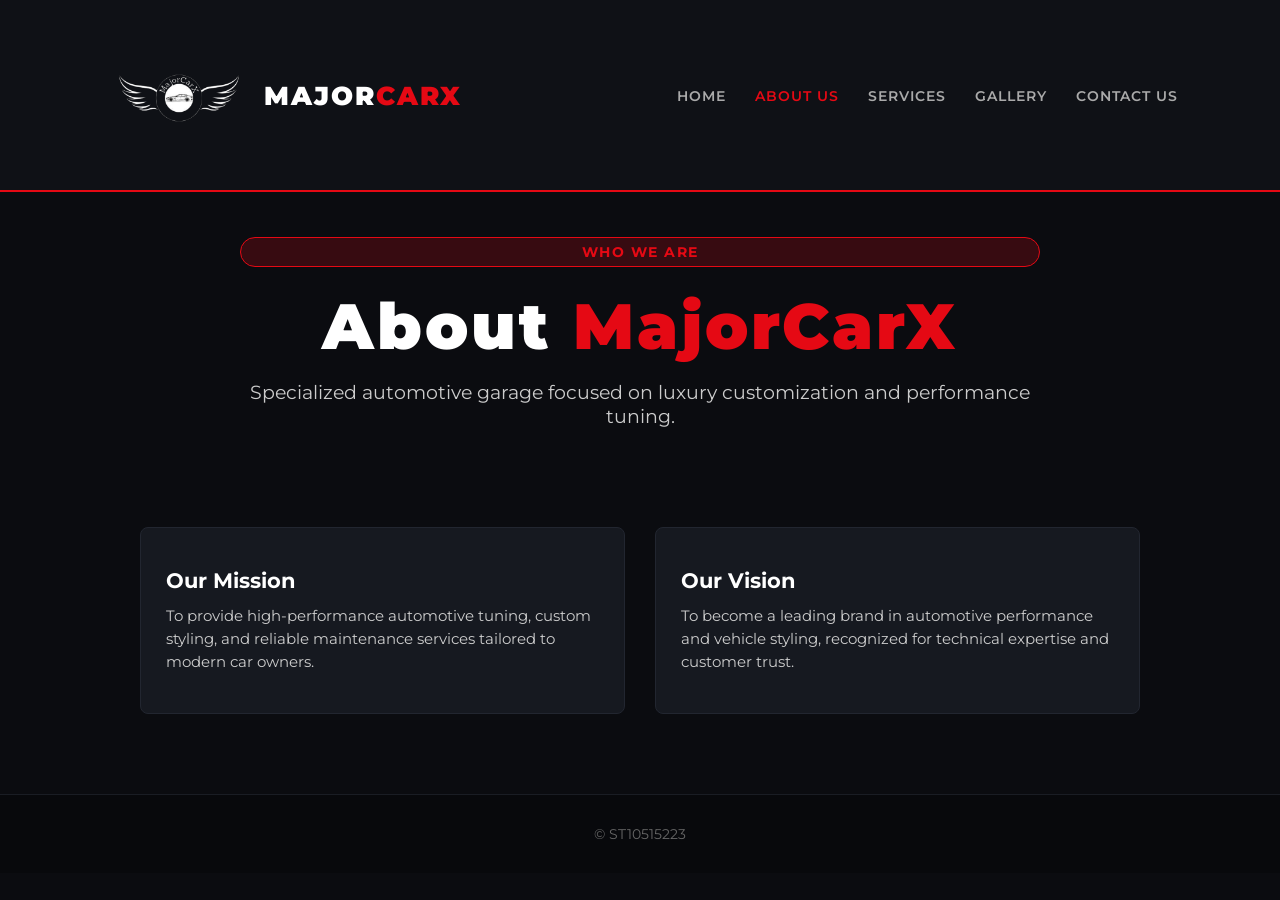
==== about.html @ a2e1ca87 "added css added css to all pages" ====
<!DOCTYPE html>
<html lang="en">
<head>
    <meta charset="UTF-8">
    <meta name="viewport" content="width=device-width, initial-scale=1.0">
    <title>MAJORCARX - About Us</title>
    <link rel="stylesheet" href="style.css">
    <link href="https://fonts.googleapis.com/css2?family=Montserrat:wght@600;700;800;900&display=swap" rel="stylesheet">
</head>
<body>

    <header>
       <div class="logo-container">
      <img src="images\MajorCarX.png" alt="MajorCarX Logo" class="logo">
            <div class="brand-name">MAJOR<span>CARX</span></div>
        </div>
        <nav>
            <a href="home.html">Home</a>
            <a href="about.html" class="active">About Us</a>
            <a href="service.html">Services</a>
            <a href="gallery.html">Gallery</a>
            <a href="contact.html">Contact Us</a>
        </nav>
    </header>

    <section class="hero" style="min-height: 35vh; padding: 40px 20px;">
        <div class="hero-content">
            <div class="badge">Who We Are</div>
            <h1>About <span>MajorCarX</span></h1>
            <p>Specialized automotive garage focused on luxury customization and performance tuning.</p>
        </div>
    </section>

    <section class="features" style="padding-top: 20px;">
        <div class="card-grid" style="max-width: 1000px; margin: 0 auto; text-align: left;">
            <div class="card">
                <h3>Our Mission</h3>
                <p style="margin-top: 10px; color: #ccc;">To provide high-performance automotive tuning, custom styling, and reliable maintenance services tailored to modern car owners.</p>
            </div>
            <div class="card">
                <h3>Our Vision</h3>
                <p style="margin-top: 10px; color: #ccc;">To become a leading brand in automotive performance and vehicle styling, recognized for technical expertise and customer trust.</p>
            </div>
        </div>
    </section>

    <footer>
        <p>&copy; ST10515223</p>
    </footer>

</body>
</html>
---- style.css ----
* {
  margin: 0;
  padding: 0;
  box-sizing: border-box;
  font-family: 'Montserrat', 'Segoe UI', sans-serif;
}

body {
  background-color: #0b0c10;
  color: #ffffff;
  overflow-x: hidden;
}


header {
  display: flex;
  justify-content: space-between;
  align-items: center;
  padding: 20px 8%;
  background: rgba(15, 17, 23, 0.95);
  border-bottom: 2px solid #e50914;
  position: sticky;
  top: 0;
  z-index: 100;
}

.logo-container {
  display: flex;
  align-items: center;
  gap: 12px;
}

.logo {
  width: 150px;
  height: 150px;
  border-radius: 0;
  border: none;
  object-fit: contain;
  background:transparent;
}

.brand-name {
  font-size: 1.6rem;
  font-weight: 900;
  letter-spacing: 2px;
  color: #ffffff;
}

.brand-name span {
  color: #e50914;
}

nav a {
  color: #aaaaaa;
  text-decoration: none;
  margin-left: 25px;
  font-weight: 600;
  text-transform: uppercase;
  font-size: 0.9rem;
  letter-spacing: 1px;
  transition: all 0.3s ease;
}

nav a:hover, nav a.active {
  color: #e50914;
}


.hero {
  min-height: 85vh;
  display: flex;
  align-items: center;
  justify-content: center;
  text-align: center;
  background: linear-gradient(180deg, rgba(11,12,16,0.6) 0%, rgba(11,12,16,1) 100%), 
              url('https://images.unsplash.com/photo-1617814076367-b759c7d7e738?auto=format&fit=crop&w=1600&q=80') center/cover no-repeat;
  padding: 0 20px;
}

.hero-content {
  max-width: 800px;
}

.badge {
  background-color: rgba(229, 9, 20, 0.2);
  color: #e50914;
  border: 1px solid #e50914;
  padding: 6px 16px;
  border-radius: 20px;
  font-size: 0.85rem;
  font-weight: 700;
  text-transform: uppercase;
  letter-spacing: 1.5px;
}

.hero h1 {
  font-size: 4rem;
  font-weight: 900;
  letter-spacing: 3px;
  margin: 20px 0 15px;
}

.hero h1 span {
  color: #e50914;
}

.hero p {
  color: #cccccc;
  font-size: 1.2rem;
  margin-bottom: 35px;
}

.button-group {
  display: flex;
  gap: 15px;
  justify-content: center;
}

.btn {
  padding: 14px 32px;
  border-radius: 4px;
  text-decoration: none;
  font-weight: 700;
  text-transform: uppercase;
  letter-spacing: 1px;
  transition: transform 0.2s ease, background-color 0.3s ease;
}

.primary-btn {
  background-color: #e50914;
  color: #ffffff;
}

.secondary-btn {
  background-color: transparent;
  color: #ffffff;
  border: 2px solid #ffffff;
}

.btn:hover {
  transform: translateY(-3px);
}

.primary-btn:hover {
  background-color: #b20710;
}

.secondary-btn:hover {
  background-color: #ffffff;
  color: #0b0c10;
}

.features {
  padding: 80px 8%;
  text-align: center;
}

.section-title {
  font-size: 2.2rem;
  font-weight: 800;
  margin-bottom: 50px;
  letter-spacing: 2px;
}

.section-title span {
  color: #e50914;
}

.card-grid {
  display: grid;
  grid-template-columns: repeat(auto-fit, minmax(280px, 1fr));
  gap: 30px;
}

.card {
  background: #161920;
  padding: 40px 25px;
  border-radius: 8px;
  border: 1px solid #222630;
  transition: all 0.3s ease;
}

.card:hover {
  border-color: #e50914;
  transform: translateY(-8px);
}

.card-icon {
  font-size: 2.5rem;
  margin-bottom: 15px;
}

.card h3 {
  font-size: 1.3rem;
  margin-bottom: 12px;
  color: #ffffff;
}

.card p {
  color: #999999;
  font-size: 0.95rem;
  line-height: 1.5;
}


footer {
  text-align: center;
  padding: 30px;
  background-color: #08090c;
  color: #666666;
  border-top: 1px solid #1a1d24;
  font-size: 0.9rem;
}

input[type="text"],
input[type="email"],
textarea {
  width: 100%;
  padding: 12px;
  background-color: #161920;
  border: 1px solid #222630;
  color: #ffffff;
  border-radius: 4px;
  font-family: inherit;
  font-size: 0.95rem;
  margin-top: 5px;
  transition: border-color 0.3s ease;
}

input[type="text"]:focus,
input[type="email"]:focus,
textarea:focus {
  outline: none;
  border-color: #e50914;
}

label {
  display: block;
  font-size: 0.9rem;
  font-weight: 600;
  color: #cccccc;
  margin-bottom: 5px;
}
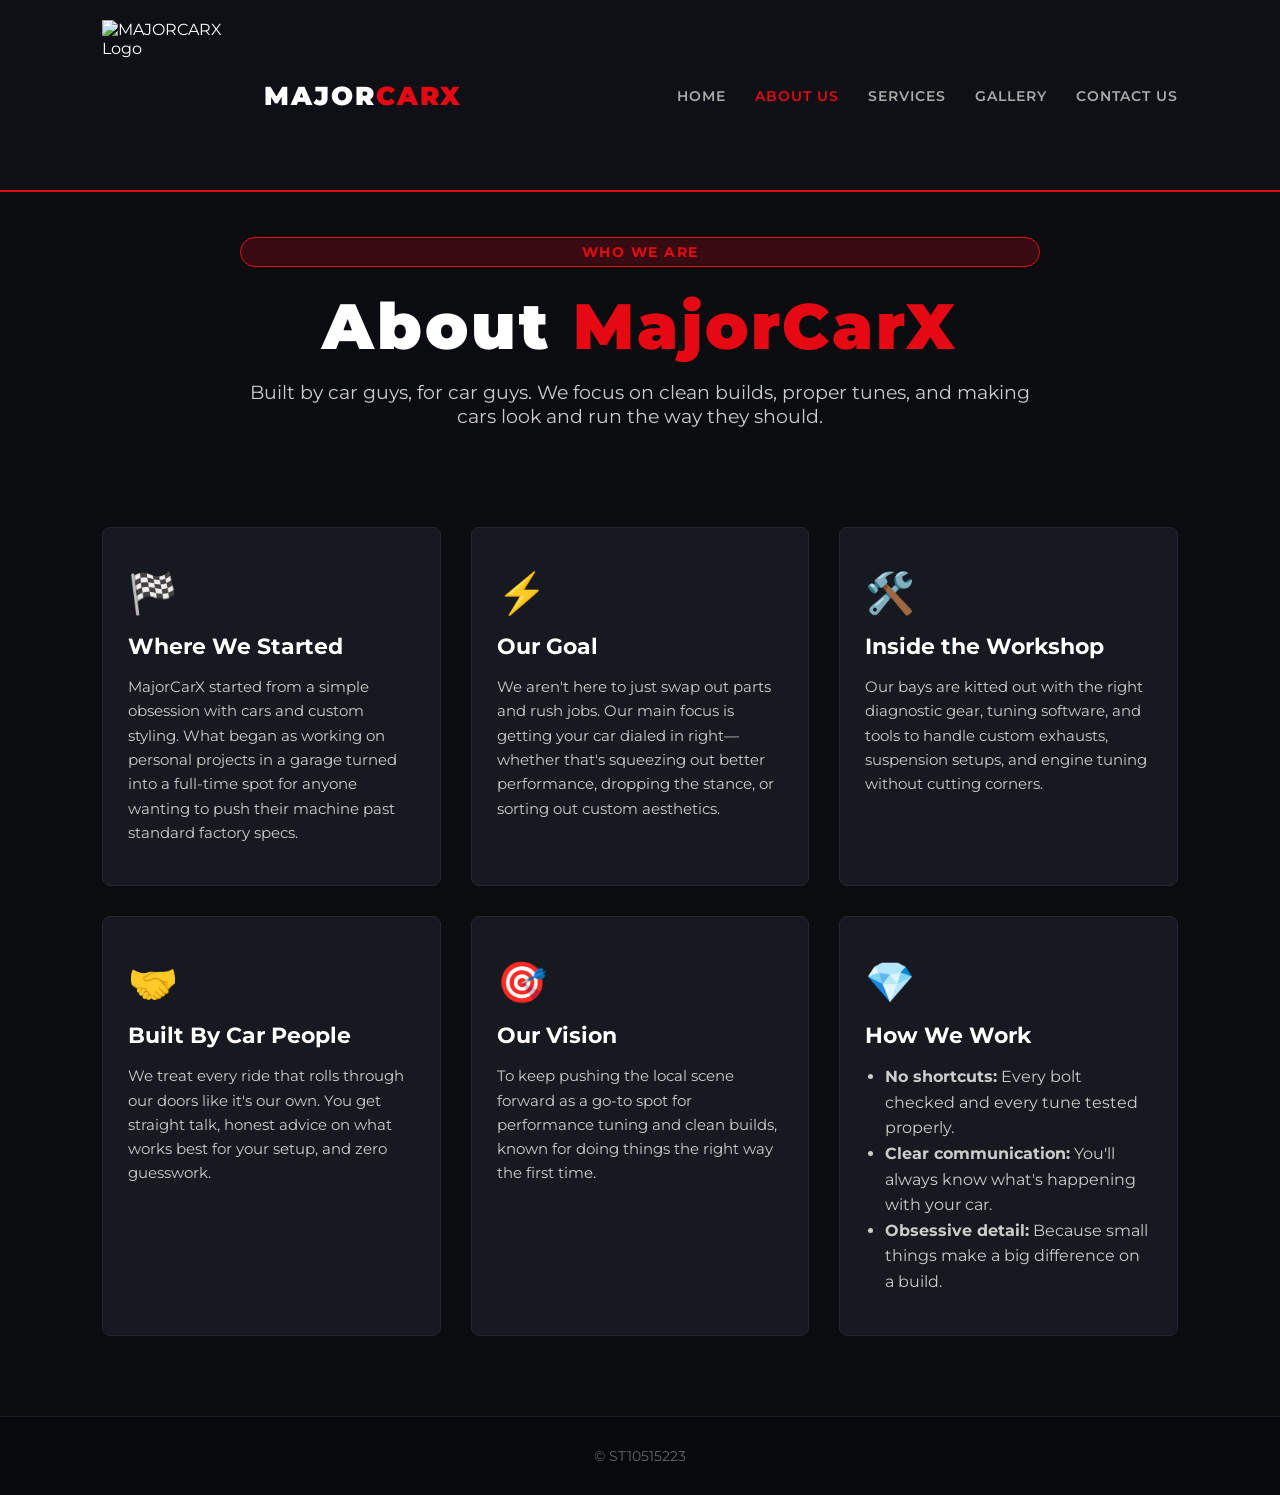
==== commit 98c10845: "fixed css fixed css added images" ====
--- a/about.html
+++ b/about.html
@@ -10,8 +10,8 @@
 <body>
 
     <header>
-       <div class="logo-container">
-      <img src="images\MajorCarX.png" alt="MajorCarX Logo" class="logo">
+        <div class="logo-container">
+            <img src="images/logo.jpg" alt="MAJORCARX Logo" class="logo">
             <div class="brand-name">MAJOR<span>CARX</span></div>
         </div>
         <nav>
@@ -27,20 +27,53 @@
         <div class="hero-content">
             <div class="badge">Who We Are</div>
             <h1>About <span>MajorCarX</span></h1>
-            <p>Specialized automotive garage focused on luxury customization and performance tuning.</p>
+            <p>Built by car guys, for car guys. We focus on clean builds, proper tunes, and making cars look and run the way they should.</p>
         </div>
     </section>
 
     <section class="features" style="padding-top: 20px;">
-        <div class="card-grid" style="max-width: 1000px; margin: 0 auto; text-align: left;">
+        <div class="card-grid" style="max-width: 1100px; margin: 0 auto; text-align: left;">
+            
             <div class="card">
-                <h3>Our Mission</h3>
-                <p style="margin-top: 10px; color: #ccc;">To provide high-performance automotive tuning, custom styling, and reliable maintenance services tailored to modern car owners.</p>
+                <div class="card-icon">🏁</div>
+                <h3 style="font-size: 1.4rem; margin-bottom: 15px;">Where We Started</h3>
+                <p style="color: #ccc; line-height: 1.6;">MajorCarX started from a simple obsession with cars and custom styling. What began as working on personal projects in a garage turned into a full-time spot for anyone wanting to push their machine past standard factory specs.</p>
             </div>
+
             <div class="card">
-                <h3>Our Vision</h3>
-                <p style="margin-top: 10px; color: #ccc;">To become a leading brand in automotive performance and vehicle styling, recognized for technical expertise and customer trust.</p>
+                <div class="card-icon">⚡</div>
+                <h3 style="font-size: 1.4rem; margin-bottom: 15px;">Our Goal</h3>
+                <p style="color: #ccc; line-height: 1.6;">We aren't here to just swap out parts and rush jobs. Our main focus is getting your car dialed in right—whether that's squeezing out better performance, dropping the stance, or sorting out custom aesthetics.</p>
             </div>
+
+            <div class="card">
+                <div class="card-icon">🛠️</div>
+                <h3 style="font-size: 1.4rem; margin-bottom: 15px;">Inside the Workshop</h3>
+                <p style="color: #ccc; line-height: 1.6;">Our bays are kitted out with the right diagnostic gear, tuning software, and tools to handle custom exhausts, suspension setups, and engine tuning without cutting corners.</p>
+            </div>
+
+            <div class="card">
+                <div class="card-icon">🤝</div>
+                <h3 style="font-size: 1.4rem; margin-bottom: 15px;">Built By Car People</h3>
+                <p style="color: #ccc; line-height: 1.6;">We treat every ride that rolls through our doors like it's our own. You get straight talk, honest advice on what works best for your setup, and zero guesswork.</p>
+            </div>
+
+            <div class="card">
+                <div class="card-icon">🎯</div>
+                <h3 style="font-size: 1.4rem; margin-bottom: 15px;">Our Vision</h3>
+                <p style="color: #ccc; line-height: 1.6;">To keep pushing the local scene forward as a go-to spot for performance tuning and clean builds, known for doing things the right way the first time.</p>
+            </div>
+
+            <div class="card">
+                <div class="card-icon">💎</div>
+                <h3 style="font-size: 1.4rem; margin-bottom: 15px;">How We Work</h3>
+                <ul style="color: #ccc; padding-left: 20px; line-height: 1.6;">
+                    <li><strong>No shortcuts:</strong> Every bolt checked and every tune tested properly.</li>
+                    <li><strong>Clear communication:</strong> You'll always know what's happening with your car.</li>
+                    <li><strong>Obsessive detail:</strong> Because small things make a big difference on a build.</li>
+                </ul>
+            </div>
+
         </div>
     </section>
 
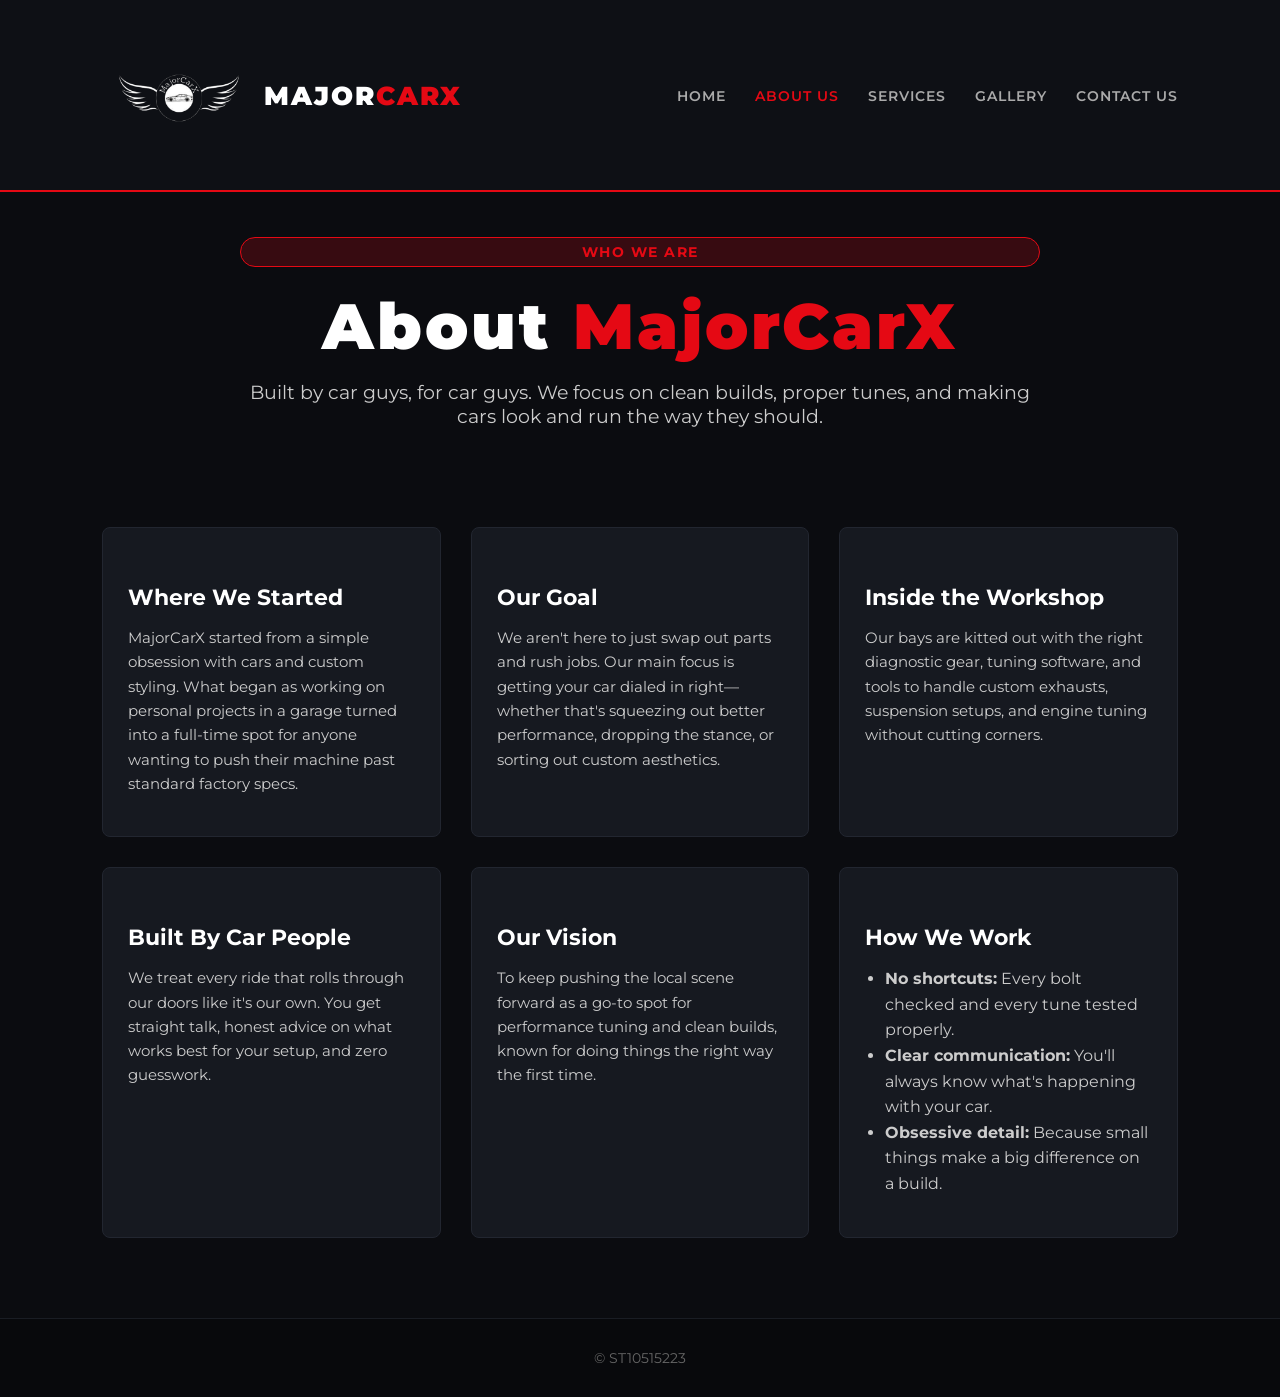
==== commit bfbc24e4: "styled and added improvements" ====
--- a/about.html
+++ b/about.html
@@ -4,14 +4,14 @@
     <meta charset="UTF-8">
     <meta name="viewport" content="width=device-width, initial-scale=1.0">
     <title>MAJORCARX - About Us</title>
-    <link rel="stylesheet" href="style.css">
+   <link rel="stylesheet" href="css/style.css">
     <link href="https://fonts.googleapis.com/css2?family=Montserrat:wght@600;700;800;900&display=swap" rel="stylesheet">
 </head>
 <body>
 
     <header>
         <div class="logo-container">
-            <img src="images/logo.jpg" alt="MAJORCARX Logo" class="logo">
+            <img src="images/MajorCarX.png" alt="MAJORCARX Logo" class="logo">
             <div class="brand-name">MAJOR<span>CARX</span></div>
         </div>
         <nav>
@@ -35,37 +35,37 @@
         <div class="card-grid" style="max-width: 1100px; margin: 0 auto; text-align: left;">
             
             <div class="card">
-                <div class="card-icon">🏁</div>
+                <div class="card-icon"></div>
                 <h3 style="font-size: 1.4rem; margin-bottom: 15px;">Where We Started</h3>
                 <p style="color: #ccc; line-height: 1.6;">MajorCarX started from a simple obsession with cars and custom styling. What began as working on personal projects in a garage turned into a full-time spot for anyone wanting to push their machine past standard factory specs.</p>
             </div>
 
             <div class="card">
-                <div class="card-icon">⚡</div>
+                <div class="card-icon"></div>
                 <h3 style="font-size: 1.4rem; margin-bottom: 15px;">Our Goal</h3>
                 <p style="color: #ccc; line-height: 1.6;">We aren't here to just swap out parts and rush jobs. Our main focus is getting your car dialed in right—whether that's squeezing out better performance, dropping the stance, or sorting out custom aesthetics.</p>
             </div>
 
             <div class="card">
-                <div class="card-icon">🛠️</div>
+                <div class="card-icon"></div>
                 <h3 style="font-size: 1.4rem; margin-bottom: 15px;">Inside the Workshop</h3>
                 <p style="color: #ccc; line-height: 1.6;">Our bays are kitted out with the right diagnostic gear, tuning software, and tools to handle custom exhausts, suspension setups, and engine tuning without cutting corners.</p>
             </div>
 
             <div class="card">
-                <div class="card-icon">🤝</div>
+                <div class="card-icon"></div>
                 <h3 style="font-size: 1.4rem; margin-bottom: 15px;">Built By Car People</h3>
                 <p style="color: #ccc; line-height: 1.6;">We treat every ride that rolls through our doors like it's our own. You get straight talk, honest advice on what works best for your setup, and zero guesswork.</p>
             </div>
 
             <div class="card">
-                <div class="card-icon">🎯</div>
+                <div class="card-icon"></div>
                 <h3 style="font-size: 1.4rem; margin-bottom: 15px;">Our Vision</h3>
                 <p style="color: #ccc; line-height: 1.6;">To keep pushing the local scene forward as a go-to spot for performance tuning and clean builds, known for doing things the right way the first time.</p>
             </div>
 
             <div class="card">
-                <div class="card-icon">💎</div>
+                <div class="card-icon"></div>
                 <h3 style="font-size: 1.4rem; margin-bottom: 15px;">How We Work</h3>
                 <ul style="color: #ccc; padding-left: 20px; line-height: 1.6;">
                     <li><strong>No shortcuts:</strong> Every bolt checked and every tune tested properly.</li>
--- a/css/style.css
+++ b/css/style.css
@@ -0,0 +1,244 @@
+
+* {
+  margin: 0;
+  padding: 0;
+  box-sizing: border-box;
+  font-family: 'Montserrat', 'Segoe UI', sans-serif;
+}
+
+body {
+  background-color: #0b0c10;
+  color: #ffffff;
+  overflow-x: hidden;
+}
+
+
+header {
+  display: flex;
+  justify-content: space-between;
+  align-items: center;
+  padding: 20px 8%;
+  background: rgba(15, 17, 23, 0.95);
+  border-bottom: 2px solid #e50914;
+  position: sticky;
+  top: 0;
+  z-index: 100;
+}
+
+.logo-container {
+  display: flex;
+  align-items: center;
+  gap: 12px;
+}
+
+.logo {
+  width: 150px;
+  height: 150px;
+  border-radius: 0;
+  border: none;
+  object-fit: contain;
+  background:transparent;
+}
+
+.brand-name {
+  font-size: 1.6rem;
+  font-weight: 900;
+  letter-spacing: 2px;
+  color: #ffffff;
+}
+
+.brand-name span {
+  color: #e50914;
+}
+
+nav a {
+  color: #aaaaaa;
+  text-decoration: none;
+  margin-left: 25px;
+  font-weight: 600;
+  text-transform: uppercase;
+  font-size: 0.9rem;
+  letter-spacing: 1px;
+  transition: all 0.3s ease;
+}
+
+nav a:hover, nav a.active {
+  color: #e50914;
+}
+
+
+.hero {
+  min-height: 85vh;
+  display: flex;
+  align-items: center;
+  justify-content: center;
+  text-align: center;
+  background: linear-gradient(180deg, rgba(11,12,16,0.6) 0%, rgba(11,12,16,1) 100%), 
+              url('https://images.unsplash.com/photo-1617814076367-b759c7d7e738?auto=format&fit=crop&w=1600&q=80') center/cover no-repeat;
+  padding: 0 20px;
+}
+
+.hero-content {
+  max-width: 800px;
+}
+
+.badge {
+  background-color: rgba(229, 9, 20, 0.2);
+  color: #e50914;
+  border: 1px solid #e50914;
+  padding: 6px 16px;
+  border-radius: 20px;
+  font-size: 0.85rem;
+  font-weight: 700;
+  text-transform: uppercase;
+  letter-spacing: 1.5px;
+}
+
+.hero h1 {
+  font-size: 4rem;
+  font-weight: 900;
+  letter-spacing: 3px;
+  margin: 20px 0 15px;
+}
+
+.hero h1 span {
+  color: #e50914;
+}
+
+.hero p {
+  color: #cccccc;
+  font-size: 1.2rem;
+  margin-bottom: 35px;
+}
+
+.button-group {
+  display: flex;
+  gap: 15px;
+  justify-content: center;
+}
+
+.btn {
+  padding: 14px 32px;
+  border-radius: 4px;
+  text-decoration: none;
+  font-weight: 700;
+  text-transform: uppercase;
+  letter-spacing: 1px;
+  transition: transform 0.2s ease, background-color 0.3s ease;
+}
+
+.primary-btn {
+  background-color: #e50914;
+  color: #ffffff;
+}
+
+.secondary-btn {
+  background-color: transparent;
+  color: #ffffff;
+  border: 2px solid #ffffff;
+}
+
+.btn:hover {
+  transform: translateY(-3px);
+}
+
+.primary-btn:hover {
+  background-color: #b20710;
+}
+
+.secondary-btn:hover {
+  background-color: #ffffff;
+  color: #0b0c10;
+}
+
+.features {
+  padding: 80px 8%;
+  text-align: center;
+}
+
+.section-title {
+  font-size: 2.2rem;
+  font-weight: 800;
+  margin-bottom: 50px;
+  letter-spacing: 2px;
+}
+
+.section-title span {
+  color: #e50914;
+}
+
+.card-grid {
+  display: grid;
+  grid-template-columns: repeat(auto-fit, minmax(280px, 1fr));
+  gap: 30px;
+}
+
+.card {
+  background: #161920;
+  padding: 40px 25px;
+  border-radius: 8px;
+  border: 1px solid #222630;
+  transition: all 0.3s ease;
+}
+
+.card:hover {
+  border-color: #e50914;
+  transform: translateY(-8px);
+}
+
+.card-icon {
+  font-size: 2.5rem;
+  margin-bottom: 15px;
+}
+
+.card h3 {
+  font-size: 1.3rem;
+  margin-bottom: 12px;
+  color: #ffffff;
+}
+
+.card p {
+  color: #999999;
+  font-size: 0.95rem;
+  line-height: 1.5;
+}
+
+
+footer {
+  text-align: center;
+  padding: 30px;
+  background-color: #08090c;
+  color: #666666;
+  border-top: 1px solid #1a1d24;
+  font-size: 0.9rem;
+}
+
+input[type="text"],
+input[type="email"],
+textarea {
+  width: 100%;
+  padding: 12px;
+  background-color: #161920;
+  border: 1px solid #222630;
+  color: #ffffff;
+  border-radius: 4px;
+  font-family: inherit;
+  font-size: 0.95rem;
+  margin-top: 5px;
+  transition: border-color 0.3s ease;
+}
+
+input[type="text"]:focus,
+input[type="email"]:focus,
+textarea:focus {
+  outline: none;
+  border-color: #e50914;
+}
+
+label {
+  display: block;
+  font-size: 0.9rem;
+  font-weight: 600;
+  color: #cccccc;
+  margin-bottom: 5px;
+}
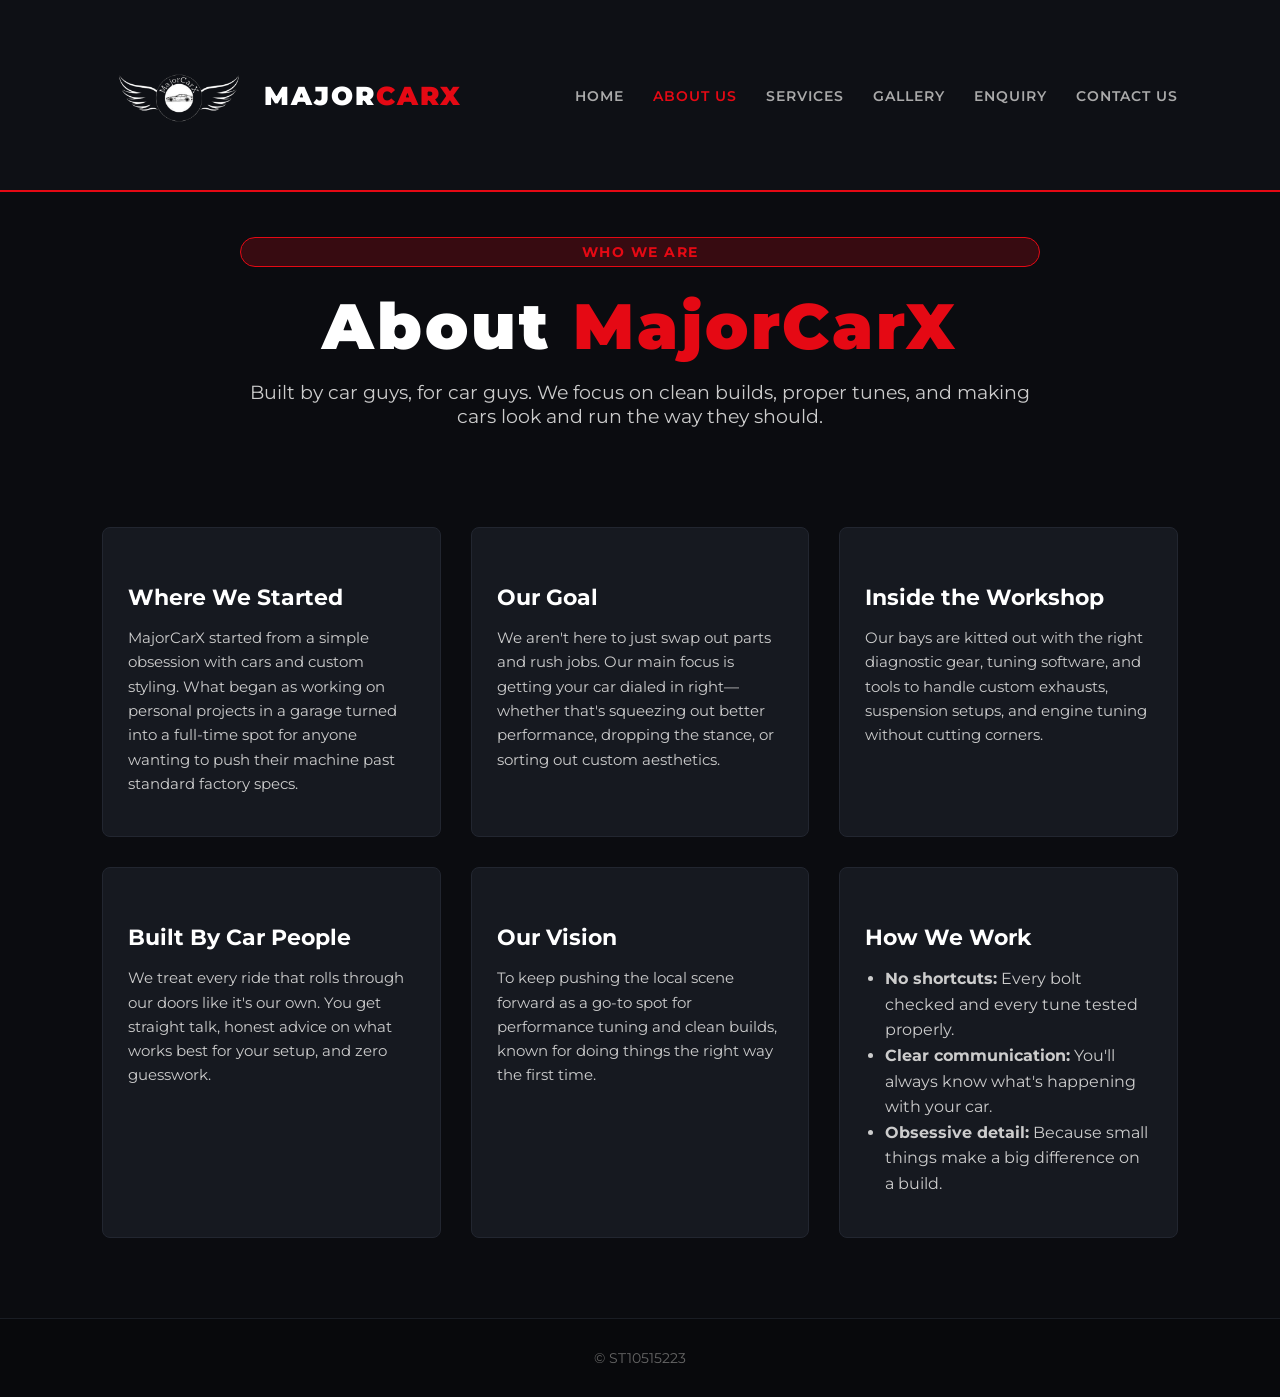
==== commit 54be7a75: "enquiry" ====
--- a/about.html
+++ b/about.html
@@ -19,6 +19,7 @@
             <a href="about.html" class="active">About Us</a>
             <a href="service.html">Services</a>
             <a href="gallery.html">Gallery</a>
+            <a href="enquiry.html">Enquiry</a>
             <a href="contact.html">Contact Us</a>
         </nav>
     </header>
@@ -80,6 +81,6 @@
     <footer>
         <p>&copy; ST10515223</p>
     </footer>
-
+<script src="script.js"></script>
 </body>
 </html>
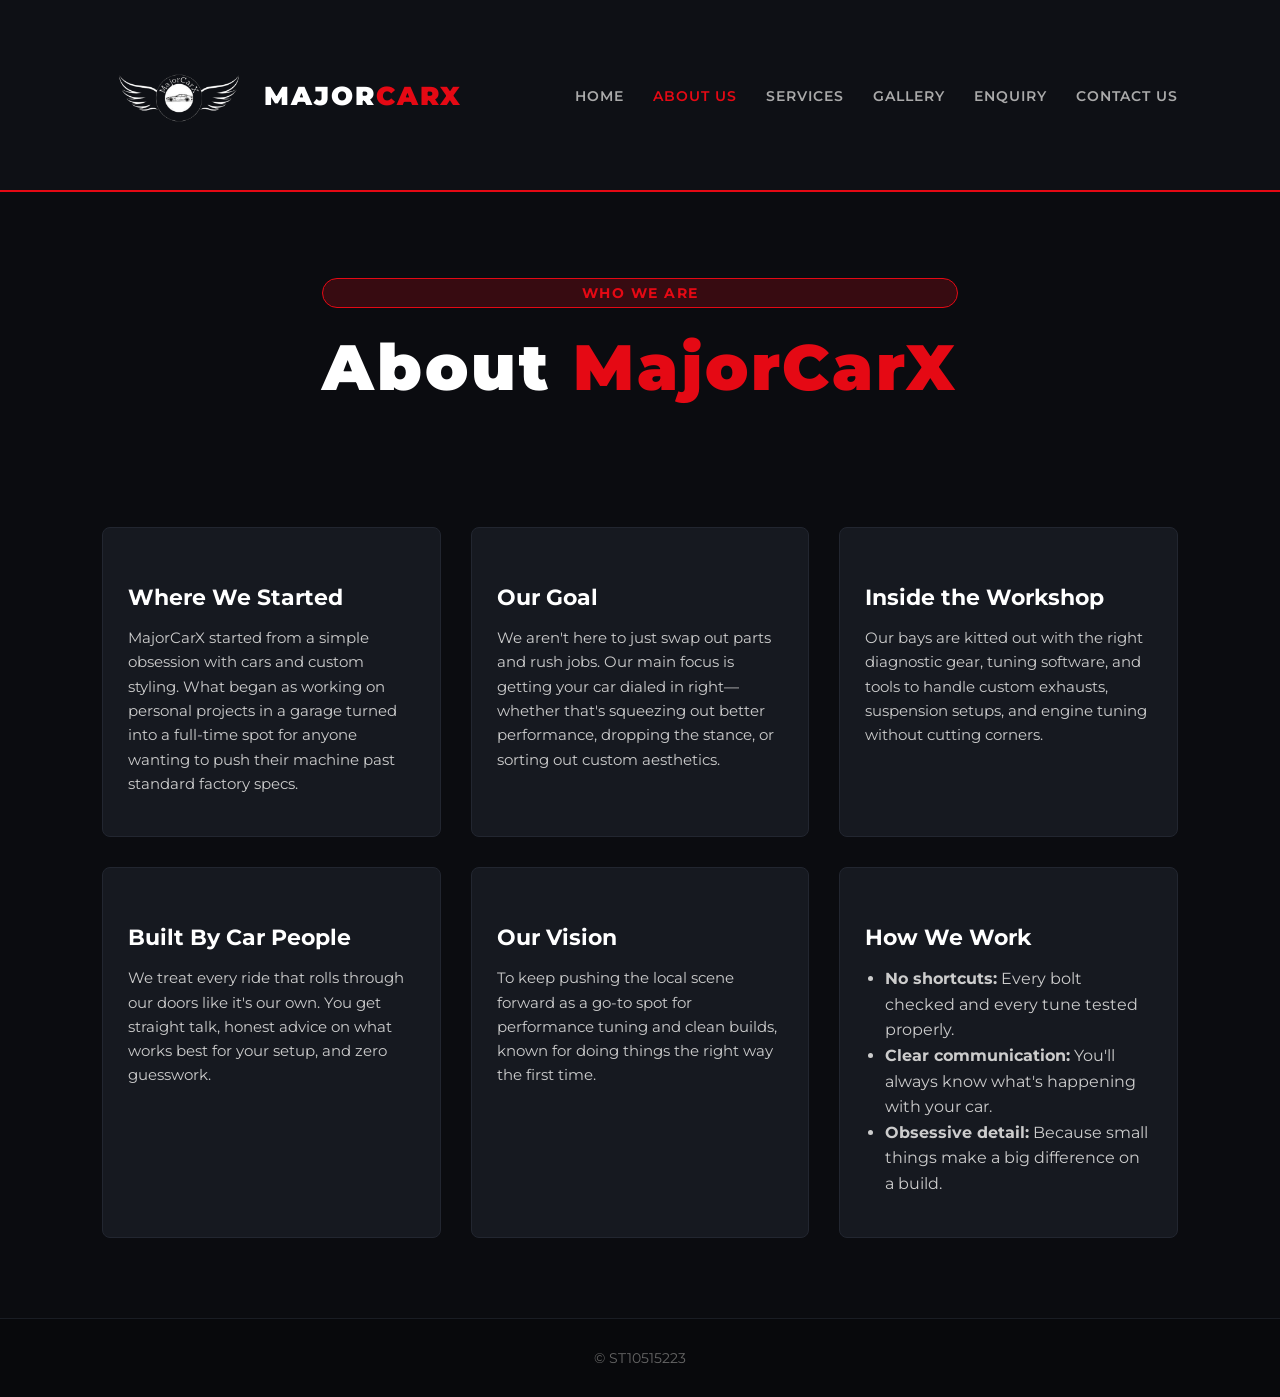
==== commit 23aa84d2: "changes" ====
--- a/about.html
+++ b/about.html
@@ -15,9 +15,9 @@
             <div class="brand-name">MAJOR<span>CARX</span></div>
         </div>
         <nav>
-            <a href="home.html">Home</a>
+            <a href="index.html">Home</a>
             <a href="about.html" class="active">About Us</a>
-            <a href="service.html">Services</a>
+            <a href="services.html">services</a>
             <a href="gallery.html">Gallery</a>
             <a href="enquiry.html">Enquiry</a>
             <a href="contact.html">Contact Us</a>
@@ -28,7 +28,6 @@
         <div class="hero-content">
             <div class="badge">Who We Are</div>
             <h1>About <span>MajorCarX</span></h1>
-            <p>Built by car guys, for car guys. We focus on clean builds, proper tunes, and making cars look and run the way they should.</p>
         </div>
     </section>
 
--- a/css/style.css
+++ b/css/style.css
@@ -241,4 +241,30 @@
   font-weight: 600;
   color: #cccccc;
   margin-bottom: 5px;
+}
+@media (max-width: 768px) {
+    header {
+        flex-direction: column;
+        gap: 15px;
+        text-align: center;
+    }
+
+    nav {
+        flex-wrap: wrap;
+        justify-content: center;
+        gap: 10px;
+    }
+
+    .hero h1 {
+        font-size: 2.2rem;
+    }
+
+    .card-grid, .gallery-grid {
+        grid-template-columns: 1fr !important;
+    }
+
+    .contact-section form, .location-section {
+        width: 100%;
+        padding: 15px;
+    }
 }
